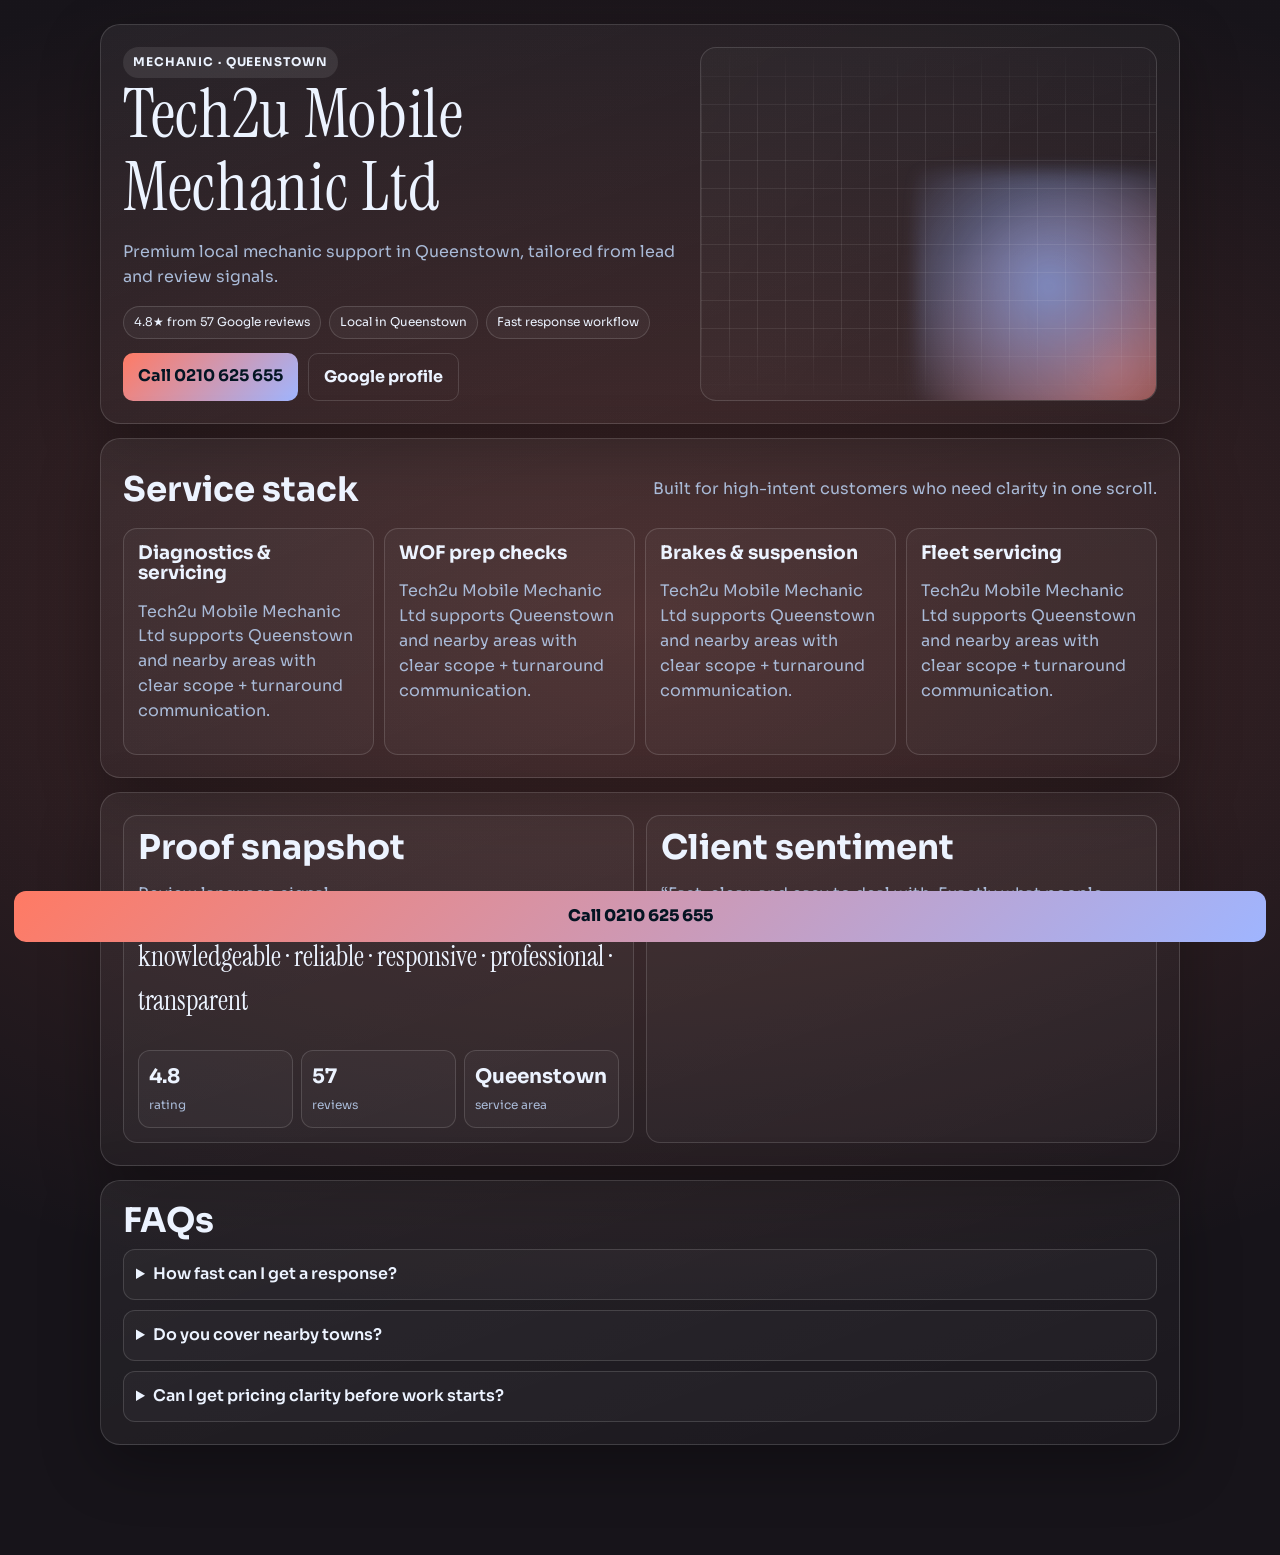
==== tech2u-mobile-mechanic-ltd/index.html @ a951ec93 "Upgrade to premium Eleventy v2 architecture with JS interactions" ====
<!doctype html>
<html lang="en-NZ">
<head>
  <meta charset="UTF-8" />
  <meta name="viewport" content="width=device-width,initial-scale=1" />
  <title>Tech2u Mobile Mechanic Ltd | Mechanic Queenstown</title>
  <meta name="description" content="Tech2u Mobile Mechanic Ltd in Queenstown. Premium conversion-focused local mechanic service page." />
  <meta property="og:title" content="Tech2u Mobile Mechanic Ltd | Queenstown" />
  <meta property="og:description" content="Premium local mechanic support in Queenstown, tailored from lead and review signals." />
  <meta property="og:type" content="website" />
  <link rel="preconnect" href="https://fonts.googleapis.com">
  <link rel="preconnect" href="https://fonts.gstatic.com" crossorigin>
  <link href="https://fonts.googleapis.com/css2?family=Instrument+Serif:ital@0;1&family=Sora:wght@300;400;500;600;700&display=swap" rel="stylesheet">
  <link rel="stylesheet" href="/assets/css/site.css" />
  <script type="application/ld+json">
  {
    "@context": "https://schema.org",
    "@type": "LocalBusiness",
    "name": "Tech2u Mobile Mechanic Ltd",
    "telephone": "0210 625 655",
    "address": {
      "@type": "PostalAddress",
      "streetAddress": "10 Shotover Street, Queenstown 9300, New Zealand",
      "addressLocality": "Queenstown",
      "addressCountry": "NZ"
    },
    "url": "https://maps.google.com/?cid=17246064466305905215&g_mp=Cidnb29nbGUubWFwcy5wbGFjZXMudjEuUGxhY2VzLlNlYXJjaFRleHQQAhgEIAA"
  }
  </script>
</head>
<body
  data-business-slug="tech2u-mobile-mechanic-ltd"
  data-template-variant-id="tpl-mechanic-v1"
  data-copy-variant-id="cpy-mechanic-v1"
  data-image-variant-id="img-mechanic-ai-mixed-v1"
  data-variant-bundle-id="a3387d9bd304"
  style="--accent:#ff7a64;--accent2:#9fb5ff;--bg:#17141a"
>
  <div class="bg-noise"></div>
  <main class="wrap">
    <section class="hero shell" data-reveal>
  <div>
    <span class="badge">Mechanic · Queenstown</span>
    <h1>Tech2u Mobile Mechanic Ltd</h1>
    <p class="lede">Premium local mechanic support in Queenstown, tailored from lead and review signals.</p>
    <div class="chips">
      <span>4.8★ from 57 Google reviews</span>
      <span>Local in Queenstown</span>
      <span>Fast response workflow</span>
    </div>
    <div class="actions">
      <a class="btn btn-main" data-track-event="cta_call_click" href="tel:+64210625655">Call 0210 625 655</a>
      <a class="btn btn-alt" data-track-event="cta_gbp_click" href="https://maps.google.com/?cid=17246064466305905215&amp;g_mp=Cidnb29nbGUubWFwcy5wbGFjZXMudjEuUGxhY2VzLlNlYXJjaFRleHQQAhgEIAA" target="_blank" rel="noopener">Google profile</a>
    </div>
  </div>
  <div class="hero-art" aria-hidden="true">
    <div class="orb"></div>
    <div class="gridline"></div>
  </div>
</section>
    <section class="shell" data-reveal>
  <div class="section-head">
    <h2>Service stack</h2>
    <p>Built for high-intent customers who need clarity in one scroll.</p>
  </div>
  <div class="grid cards">
    
    <article class="card">
      <h3>Diagnostics &amp; servicing</h3>
      <p>Tech2u Mobile Mechanic Ltd supports Queenstown and nearby areas with clear scope + turnaround communication.</p>
    </article>
    
    <article class="card">
      <h3>WOF prep checks</h3>
      <p>Tech2u Mobile Mechanic Ltd supports Queenstown and nearby areas with clear scope + turnaround communication.</p>
    </article>
    
    <article class="card">
      <h3>Brakes &amp; suspension</h3>
      <p>Tech2u Mobile Mechanic Ltd supports Queenstown and nearby areas with clear scope + turnaround communication.</p>
    </article>
    
    <article class="card">
      <h3>Fleet servicing</h3>
      <p>Tech2u Mobile Mechanic Ltd supports Queenstown and nearby areas with clear scope + turnaround communication.</p>
    </article>
    
  </div>
</section>
    <section class="shell split" data-reveal>
  <article class="panel">
    <h2>Proof snapshot</h2>
    <p class="muted">Review language signal</p>
    <p class="keywords">knowledgeable · reliable · responsive · professional · transparent</p>
    <div class="stats">
      <div><strong>4.8</strong><span>rating</span></div>
      <div><strong>57</strong><span>reviews</span></div>
      <div><strong>Queenstown</strong><span>service area</span></div>
    </div>
  </article>
  <article class="panel quote-rail" data-quote-rail>
    <h2>Client sentiment</h2>
    <div class="quote-card active"><p>“Fast, clear, and easy to deal with. Exactly what people want when something breaks.”</p></div>
    <div class="quote-card"><p>“Professional communication and no surprises — the main trust trigger for local jobs.”</p></div>
    <div class="quote-card"><p>“Strong service quality with practical guidance and responsive booking.”</p></div>
  </article>
</section>
    <section class="shell" data-reveal>
  <h2>FAQs</h2>
  <div class="faq-grid">
    <details><summary>How fast can I get a response?</summary><p>Call first for fastest triage. The team confirms job type, location, and urgency up front.</p></details>
    <details><summary>Do you cover nearby towns?</summary><p>Usually yes. Queenstown plus surrounding service zones depending on schedule and urgency.</p></details>
    <details><summary>Can I get pricing clarity before work starts?</summary><p>Yes — scope and next-step pricing are confirmed before work proceeds.</p></details>
  </div>
</section>

<a class="mobile-cta" data-mobile-cta href="tel:+64210625655">Call 0210 625 655</a>
  </main>
  <script src="/assets/js/site.js" defer></script>
</body>
</html>
---- assets/css/site.css ----
:root{--bg:#081427;--panel:#0f1d34;--ink:#ecf3ff;--muted:#a9bad7;--line:rgba(255,255,255,.14);--accent:#6eb6ff;--accent2:#82ffd9;--mx:.5;--my:.4}
*{box-sizing:border-box}html,body{margin:0}body{font-family:'Sora',system-ui,sans-serif;background:radial-gradient(1200px 700px at calc(var(--mx)*100%) calc(var(--my)*100%), color-mix(in srgb,var(--accent) 20%, transparent), transparent),var(--bg);color:var(--ink);line-height:1.55;min-height:100vh}
.bg-noise{position:fixed;inset:0;pointer-events:none;opacity:.22;background-image:radial-gradient(rgba(255,255,255,.13) .8px, transparent .8px);background-size:3px 3px;mix-blend-mode:soft-light}
.wrap{max-width:1120px;margin:0 auto;padding:24px 20px 96px}
.shell{border:1px solid var(--line);background:linear-gradient(160deg,rgba(255,255,255,.06),rgba(255,255,255,.02));border-radius:20px;padding:22px;margin-bottom:14px;box-shadow:0 20px 60px rgba(0,0,0,.3)}
.badge{display:inline-block;padding:6px 10px;border-radius:999px;background:rgba(255,255,255,.09);font-size:12px;font-weight:700;letter-spacing:.08em;text-transform:uppercase}
h1,h2,h3{margin:0 0 10px;line-height:1.08}h1{font-family:'Instrument Serif',serif;font-size:clamp(36px,6vw,68px);font-weight:400;letter-spacing:.01em}
h2{font-size:clamp(24px,3vw,34px)}
.lede,.muted,p{color:var(--muted)}
.hero{display:grid;grid-template-columns:1.1fr .9fr;gap:18px;align-items:stretch}
.hero-art{position:relative;min-height:280px;border:1px solid var(--line);border-radius:16px;overflow:hidden;background:linear-gradient(130deg,rgba(255,255,255,.03),rgba(255,255,255,.01))}
.orb{position:absolute;inset:auto -90px -100px auto;width:330px;height:330px;background:radial-gradient(circle at 40% 35%,var(--accent2),transparent 62%),radial-gradient(circle at 60% 60%,var(--accent),transparent 70%);filter:blur(8px);opacity:.7}
.gridline{position:absolute;inset:0;background-image:linear-gradient(rgba(255,255,255,.08) 1px,transparent 1px),linear-gradient(90deg,rgba(255,255,255,.08) 1px,transparent 1px);background-size:28px 28px;mask:linear-gradient(transparent,black 20%,black 80%,transparent)}
.actions{display:flex;gap:10px;flex-wrap:wrap;margin-top:14px}.btn{text-decoration:none;font-weight:700;padding:11px 15px;border-radius:10px;display:inline-block}.btn-main{background:linear-gradient(135deg,var(--accent),var(--accent2));color:#031523}.btn-alt{color:var(--ink);border:1px solid var(--line)}
.chips{display:flex;gap:8px;flex-wrap:wrap;margin-top:12px}.chips span{font-size:12px;border:1px solid var(--line);border-radius:999px;padding:6px 10px;background:rgba(255,255,255,.04)}
.cards{grid-template-columns:repeat(auto-fit,minmax(220px,1fr));display:grid;gap:10px}.card{border:1px solid var(--line);border-radius:14px;padding:14px;background:rgba(255,255,255,.03)}
.section-head{display:flex;justify-content:space-between;align-items:end;gap:12px;margin-bottom:10px}
.split{display:grid;grid-template-columns:1fr 1fr;gap:12px}.panel{border:1px solid var(--line);border-radius:14px;padding:14px;background:rgba(255,255,255,.03)}
.keywords{font-family:'Instrument Serif',serif;font-size:28px;color:var(--ink)}
.stats{display:grid;grid-template-columns:repeat(3,1fr);gap:8px}.stats div{border:1px solid var(--line);border-radius:12px;padding:10px;background:rgba(255,255,255,.03)}.stats strong{display:block;font-size:20px}.stats span{font-size:12px;color:var(--muted)}
.quote-rail .quote-card{display:none}.quote-rail .quote-card.active{display:block;animation:fade .5s ease}
.faq-grid{display:grid;gap:10px}details{border:1px solid var(--line);border-radius:12px;padding:12px;background:rgba(255,255,255,.03)}summary{cursor:pointer;font-weight:600}
.mobile-cta{position:fixed;left:14px;right:14px;bottom:14px;z-index:50;background:linear-gradient(135deg,var(--accent),var(--accent2));color:#041422;text-decoration:none;padding:13px 16px;border-radius:12px;font-weight:800;text-align:center;transform:translateY(110%);transition:transform .25s ease}.mobile-cta.show{transform:translateY(0)}
[data-reveal]{opacity:0;transform:translateY(14px);transition:opacity .55s ease,transform .55s ease}[data-reveal].is-in{opacity:1;transform:translateY(0)}
@keyframes fade{from{opacity:0;transform:translateY(6px)}to{opacity:1;transform:none}}
@media (max-width:900px){.hero,.split{grid-template-columns:1fr}.section-head{display:block}.wrap{padding-bottom:110px}}
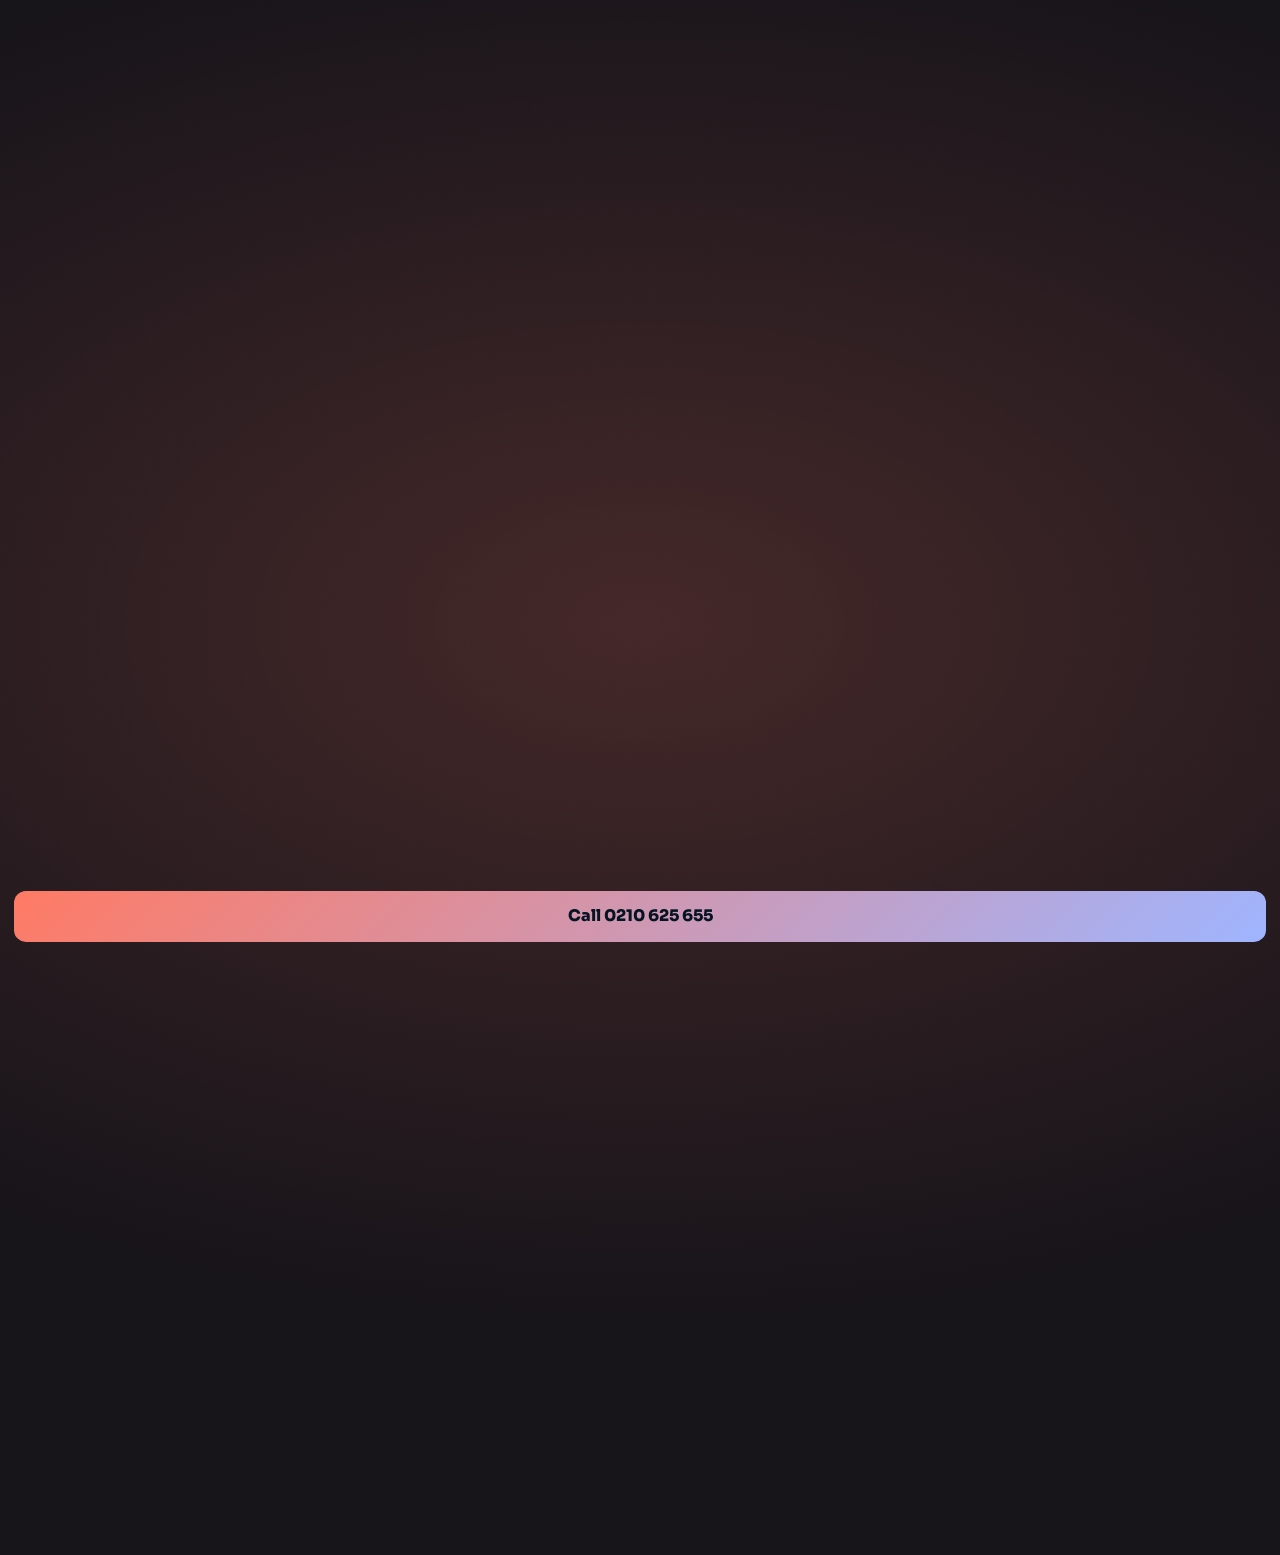
==== commit f11f34ad: "Fix GitHub Pages subpath asset URLs for Eleventy v2" ====
--- a/tech2u-mobile-mechanic-ltd/index.html
+++ b/tech2u-mobile-mechanic-ltd/index.html
@@ -116,6 +116,6 @@
 
 <a class="mobile-cta" data-mobile-cta href="tel:+64210625655">Call 0210 625 655</a>
   </main>
-  <script src="/assets/js/site.js" defer></script>
+  <script src="/central-otago-site-sample/assets/js/site.js" defer></script>
 </body>
 </html>
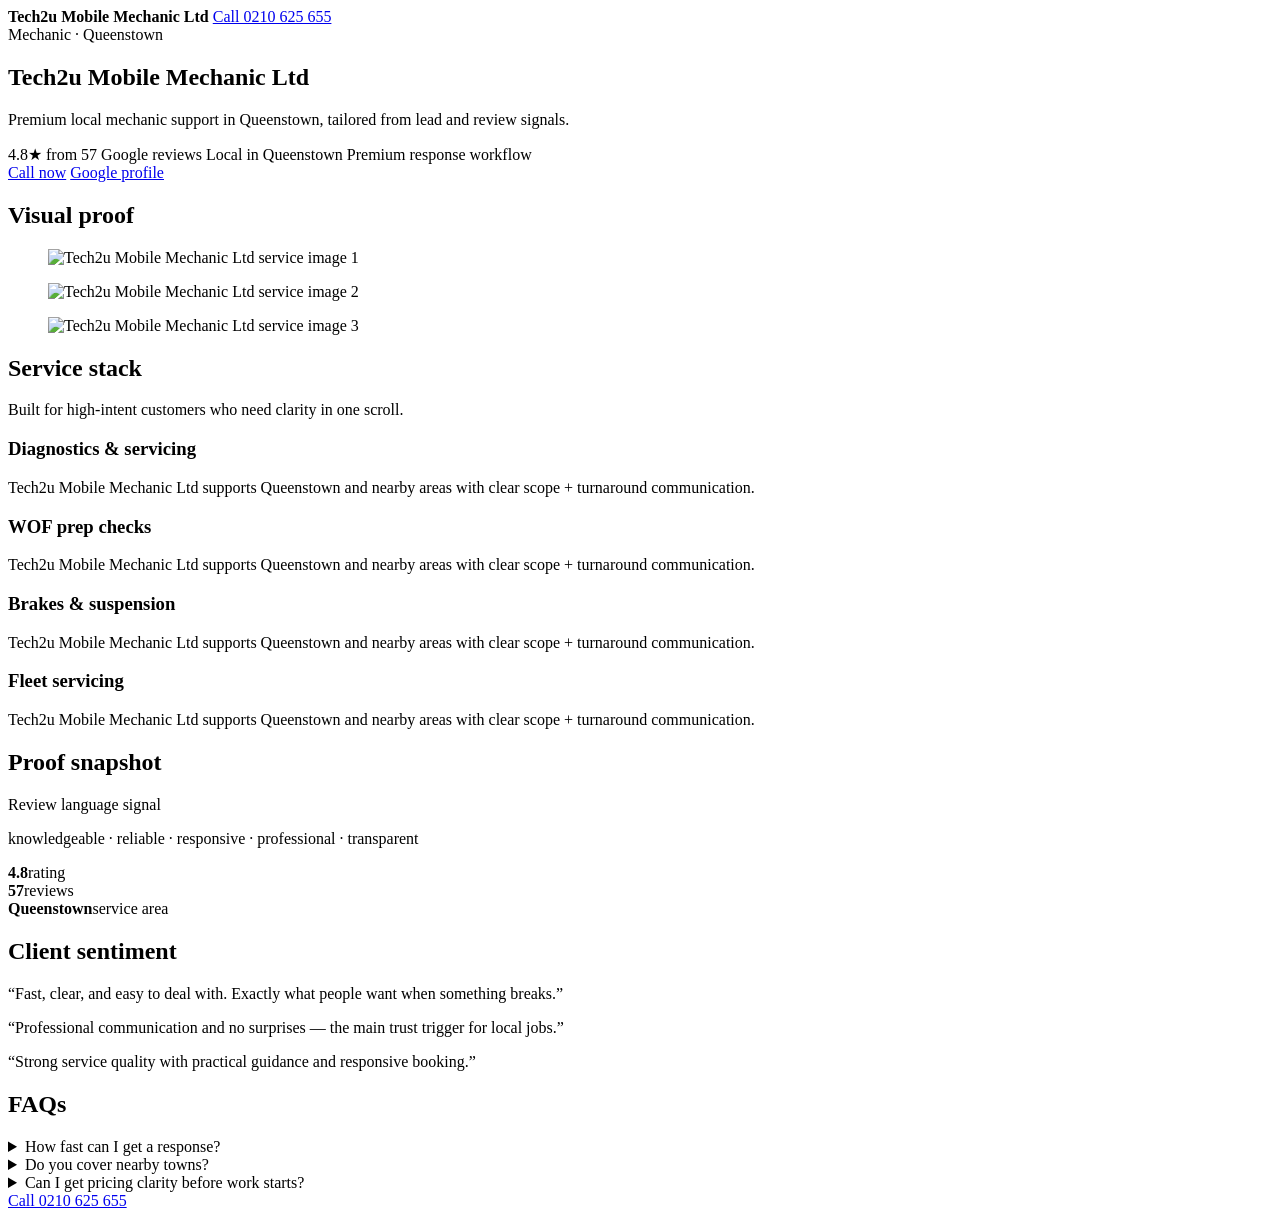
==== commit 19362e11: "Ship premium v3: cinematic hero, real gallery images, upgraded UX" ====
--- a/tech2u-mobile-mechanic-ltd/index.html
+++ b/tech2u-mobile-mechanic-ltd/index.html
@@ -10,23 +10,8 @@
   <meta property="og:type" content="website" />
   <link rel="preconnect" href="https://fonts.googleapis.com">
   <link rel="preconnect" href="https://fonts.gstatic.com" crossorigin>
-  <link href="https://fonts.googleapis.com/css2?family=Instrument+Serif:ital@0;1&family=Sora:wght@300;400;500;600;700&display=swap" rel="stylesheet">
-  <link rel="stylesheet" href="/assets/css/site.css" />
-  <script type="application/ld+json">
-  {
-    "@context": "https://schema.org",
-    "@type": "LocalBusiness",
-    "name": "Tech2u Mobile Mechanic Ltd",
-    "telephone": "0210 625 655",
-    "address": {
-      "@type": "PostalAddress",
-      "streetAddress": "10 Shotover Street, Queenstown 9300, New Zealand",
-      "addressLocality": "Queenstown",
-      "addressCountry": "NZ"
-    },
-    "url": "https://maps.google.com/?cid=17246064466305905215&g_mp=Cidnb29nbGUubWFwcy5wbGFjZXMudjEuUGxhY2VzLlNlYXJjaFRleHQQAhgEIAA"
-  }
-  </script>
+  <link href="https://fonts.googleapis.com/css2?family=Instrument+Serif:ital@0;1&family=Manrope:wght@400;500;600;700;800&display=swap" rel="stylesheet">
+  <link rel="stylesheet" href="/central-otago-site-sample/assets/css/site.css" />
 </head>
 <body
   data-business-slug="tech2u-mobile-mechanic-ltd"
@@ -36,28 +21,46 @@
   data-variant-bundle-id="a3387d9bd304"
   style="--accent:#ff7a64;--accent2:#9fb5ff;--bg:#17141a"
 >
-  <div class="bg-noise"></div>
+  <header class="topbar">
+    <div class="topbar-inner">
+      <strong>Tech2u Mobile Mechanic Ltd</strong>
+      <a class="btn btn-main" data-track-event="topbar_call_click" href="tel:+64210625655">Call 0210 625 655</a>
+    </div>
+  </header>
+
   <main class="wrap">
-    <section class="hero shell" data-reveal>
-  <div>
-    <span class="badge">Mechanic · Queenstown</span>
-    <h1>Tech2u Mobile Mechanic Ltd</h1>
-    <p class="lede">Premium local mechanic support in Queenstown, tailored from lead and review signals.</p>
-    <div class="chips">
-      <span>4.8★ from 57 Google reviews</span>
-      <span>Local in Queenstown</span>
-      <span>Fast response workflow</span>
-    </div>
-    <div class="actions">
-      <a class="btn btn-main" data-track-event="cta_call_click" href="tel:+64210625655">Call 0210 625 655</a>
-      <a class="btn btn-alt" data-track-event="cta_gbp_click" href="https://maps.google.com/?cid=17246064466305905215&amp;g_mp=Cidnb29nbGUubWFwcy5wbGFjZXMudjEuUGxhY2VzLlNlYXJjaFRleHQQAhgEIAA" target="_blank" rel="noopener">Google profile</a>
-    </div>
-  </div>
-  <div class="hero-art" aria-hidden="true">
-    <div class="orb"></div>
-    <div class="gridline"></div>
-  </div>
-</section>
+    <section class="cinema" data-reveal>
+      
+      <div class="cinema-media" style="background-image:linear-gradient(120deg, rgba(2,7,18,.55), rgba(2,7,18,.75)), url('/central-otago-site-sample/assets/photos/tech2u-mobile-mechanic-ltd/image-1.png');"></div>
+      <div class="cinema-copy">
+        <span class="badge">Mechanic · Queenstown</span>
+        <h1>Tech2u Mobile Mechanic Ltd</h1>
+        <p class="lede">Premium local mechanic support in Queenstown, tailored from lead and review signals.</p>
+        <div class="chips">
+          <span>4.8★ from 57 Google reviews</span>
+          <span>Local in Queenstown</span>
+          <span>Premium response workflow</span>
+        </div>
+        <div class="actions">
+          <a class="btn btn-main" data-track-event="cta_call_click" href="tel:+64210625655">Call now</a>
+          <a class="btn btn-alt" data-track-event="cta_gbp_click" href="https://maps.google.com/?cid=17246064466305905215&amp;g_mp=Cidnb29nbGUubWFwcy5wbGFjZXMudjEuUGxhY2VzLlNlYXJjaFRleHQQAhgEIAA" target="_blank" rel="noopener">Google profile</a>
+        </div>
+      </div>
+    </section>
+
+    <section class="shell gallery" data-reveal>
+      <h2>Visual proof</h2>
+      <div class="gallery-grid">
+        
+          <figure class="shot"><img src="/central-otago-site-sample/assets/photos/tech2u-mobile-mechanic-ltd/image-1.png" alt="Tech2u Mobile Mechanic Ltd service image 1" loading="lazy" decoding="async"></figure>
+        
+          <figure class="shot"><img src="/central-otago-site-sample/assets/photos/tech2u-mobile-mechanic-ltd/image-2.png" alt="Tech2u Mobile Mechanic Ltd service image 2" loading="lazy" decoding="async"></figure>
+        
+          <figure class="shot"><img src="/central-otago-site-sample/assets/photos/tech2u-mobile-mechanic-ltd/image-3.png" alt="Tech2u Mobile Mechanic Ltd service image 3" loading="lazy" decoding="async"></figure>
+        
+      </div>
+    </section>
+
     <section class="shell" data-reveal>
   <div class="section-head">
     <h2>Service stack</h2>
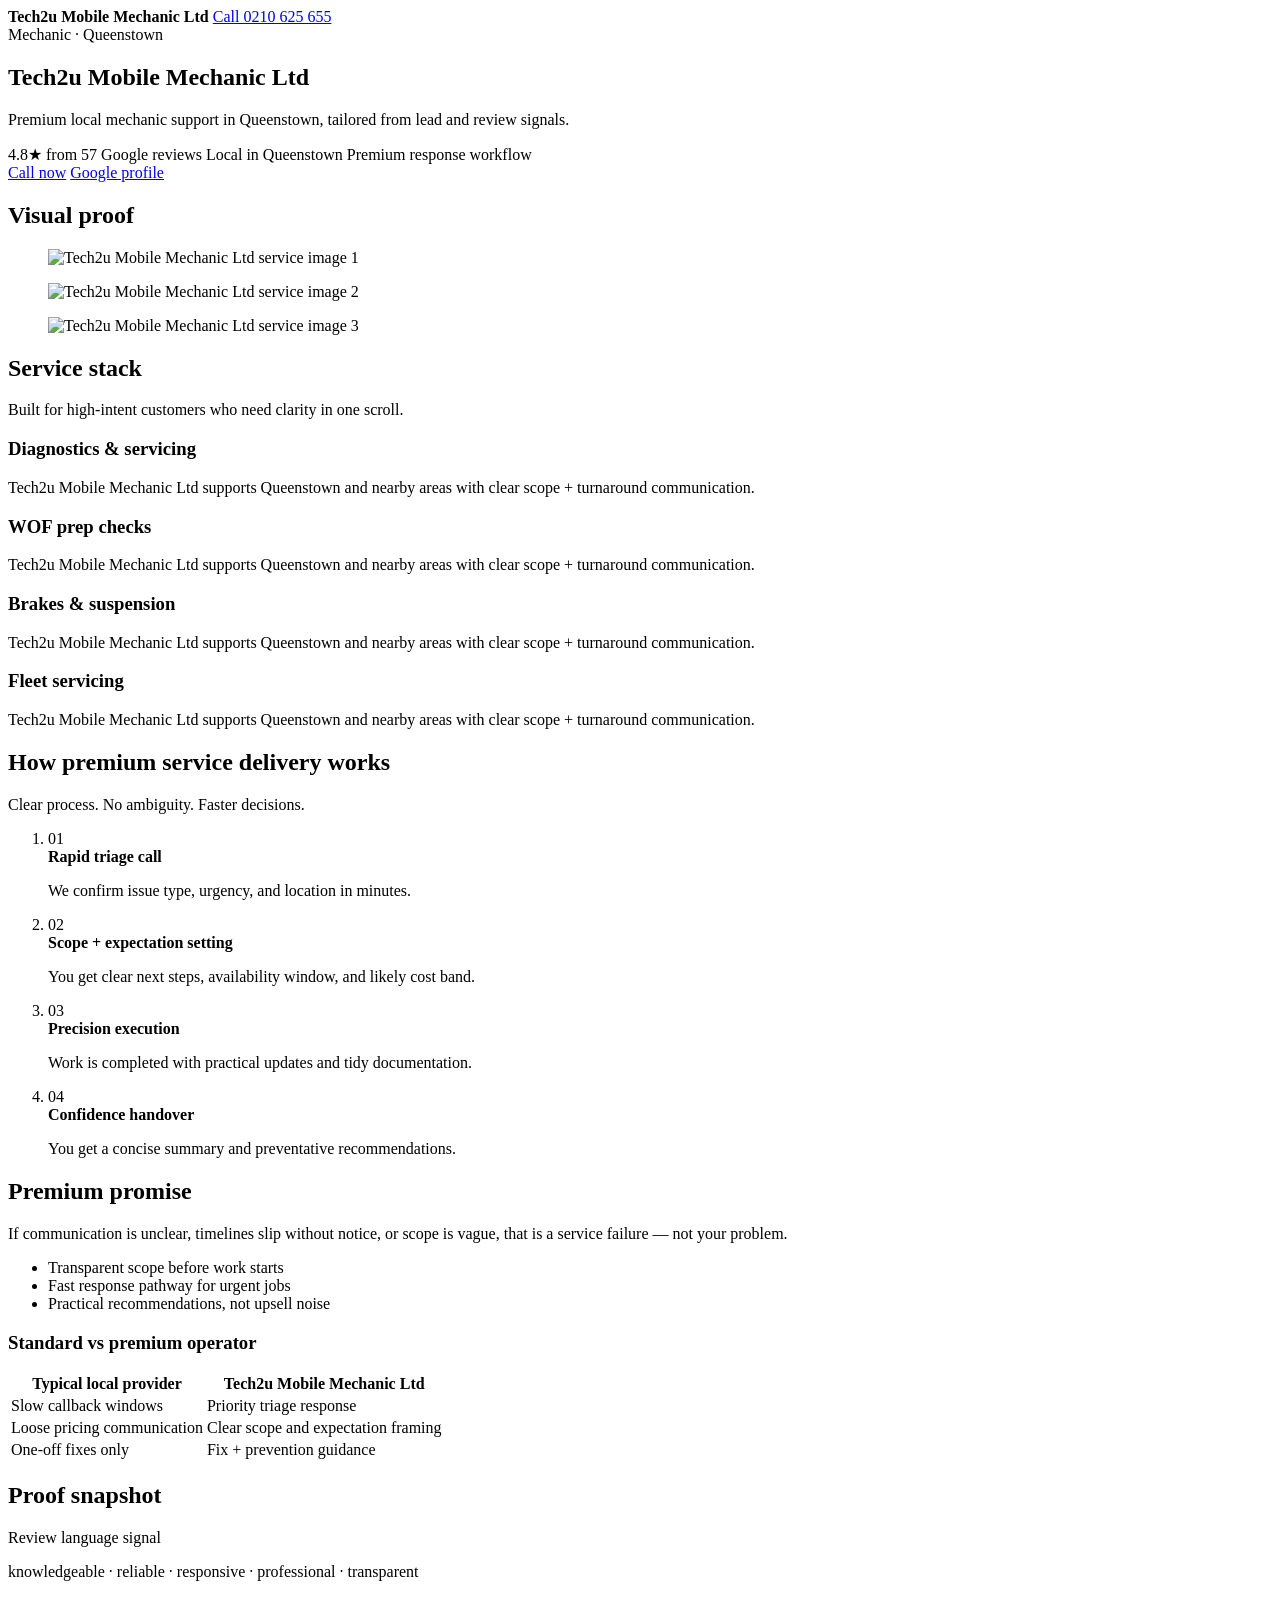
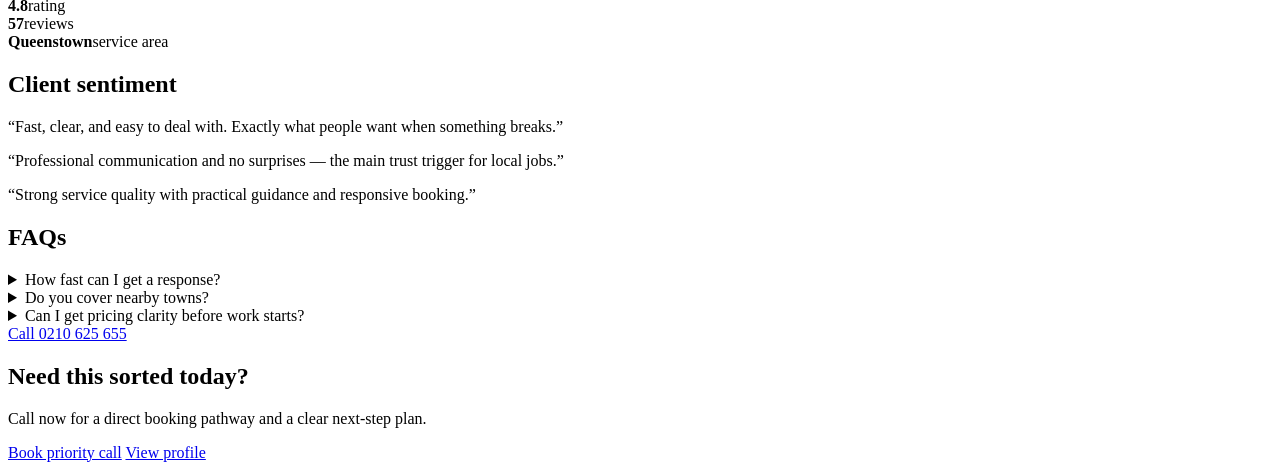
==== commit 518860ea: "Ship flagship v4 premium structure: process, guarantee, comparison, CTA band" ====
--- a/tech2u-mobile-mechanic-ltd/index.html
+++ b/tech2u-mobile-mechanic-ltd/index.html
@@ -90,6 +90,38 @@
     
   </div>
 </section>
+    <section class="shell" data-reveal>
+  <div class="section-head">
+    <h2>How premium service delivery works</h2>
+    <p>Clear process. No ambiguity. Faster decisions.</p>
+  </div>
+  <ol class="timeline">
+    <li><span>01</span><div><strong>Rapid triage call</strong><p>We confirm issue type, urgency, and location in minutes.</p></div></li>
+    <li><span>02</span><div><strong>Scope + expectation setting</strong><p>You get clear next steps, availability window, and likely cost band.</p></div></li>
+    <li><span>03</span><div><strong>Precision execution</strong><p>Work is completed with practical updates and tidy documentation.</p></div></li>
+    <li><span>04</span><div><strong>Confidence handover</strong><p>You get a concise summary and preventative recommendations.</p></div></li>
+  </ol>
+</section>
+    <section class="shell split" data-reveal>
+  <article class="panel promise">
+    <h2>Premium promise</h2>
+    <p class="lede">If communication is unclear, timelines slip without notice, or scope is vague, that is a service failure — not your problem.</p>
+    <ul>
+      <li>Transparent scope before work starts</li>
+      <li>Fast response pathway for urgent jobs</li>
+      <li>Practical recommendations, not upsell noise</li>
+    </ul>
+  </article>
+  <article class="panel compare">
+    <h3>Standard vs premium operator</h3>
+    <table>
+      <tr><th>Typical local provider</th><th>Tech2u Mobile Mechanic Ltd</th></tr>
+      <tr><td>Slow callback windows</td><td>Priority triage response</td></tr>
+      <tr><td>Loose pricing communication</td><td>Clear scope and expectation framing</td></tr>
+      <tr><td>One-off fixes only</td><td>Fix + prevention guidance</td></tr>
+    </table>
+  </article>
+</section>
     <section class="shell split" data-reveal>
   <article class="panel">
     <h2>Proof snapshot</h2>
@@ -118,6 +150,16 @@
 </section>
 
 <a class="mobile-cta" data-mobile-cta href="tel:+64210625655">Call 0210 625 655</a>
+    <section class="cta-band" data-reveal>
+  <div>
+    <h2>Need this sorted today?</h2>
+    <p>Call now for a direct booking pathway and a clear next-step plan.</p>
+  </div>
+  <div class="actions">
+    <a class="btn btn-main" data-track-event="cta_band_call_click" href="tel:+64210625655">Book priority call</a>
+    <a class="btn btn-alt" data-track-event="cta_band_map_click" href="https://maps.google.com/?cid=17246064466305905215&amp;g_mp=Cidnb29nbGUubWFwcy5wbGFjZXMudjEuUGxhY2VzLlNlYXJjaFRleHQQAhgEIAA" target="_blank" rel="noopener">View profile</a>
+  </div>
+</section>
   </main>
   <script src="/central-otago-site-sample/assets/js/site.js" defer></script>
 </body>
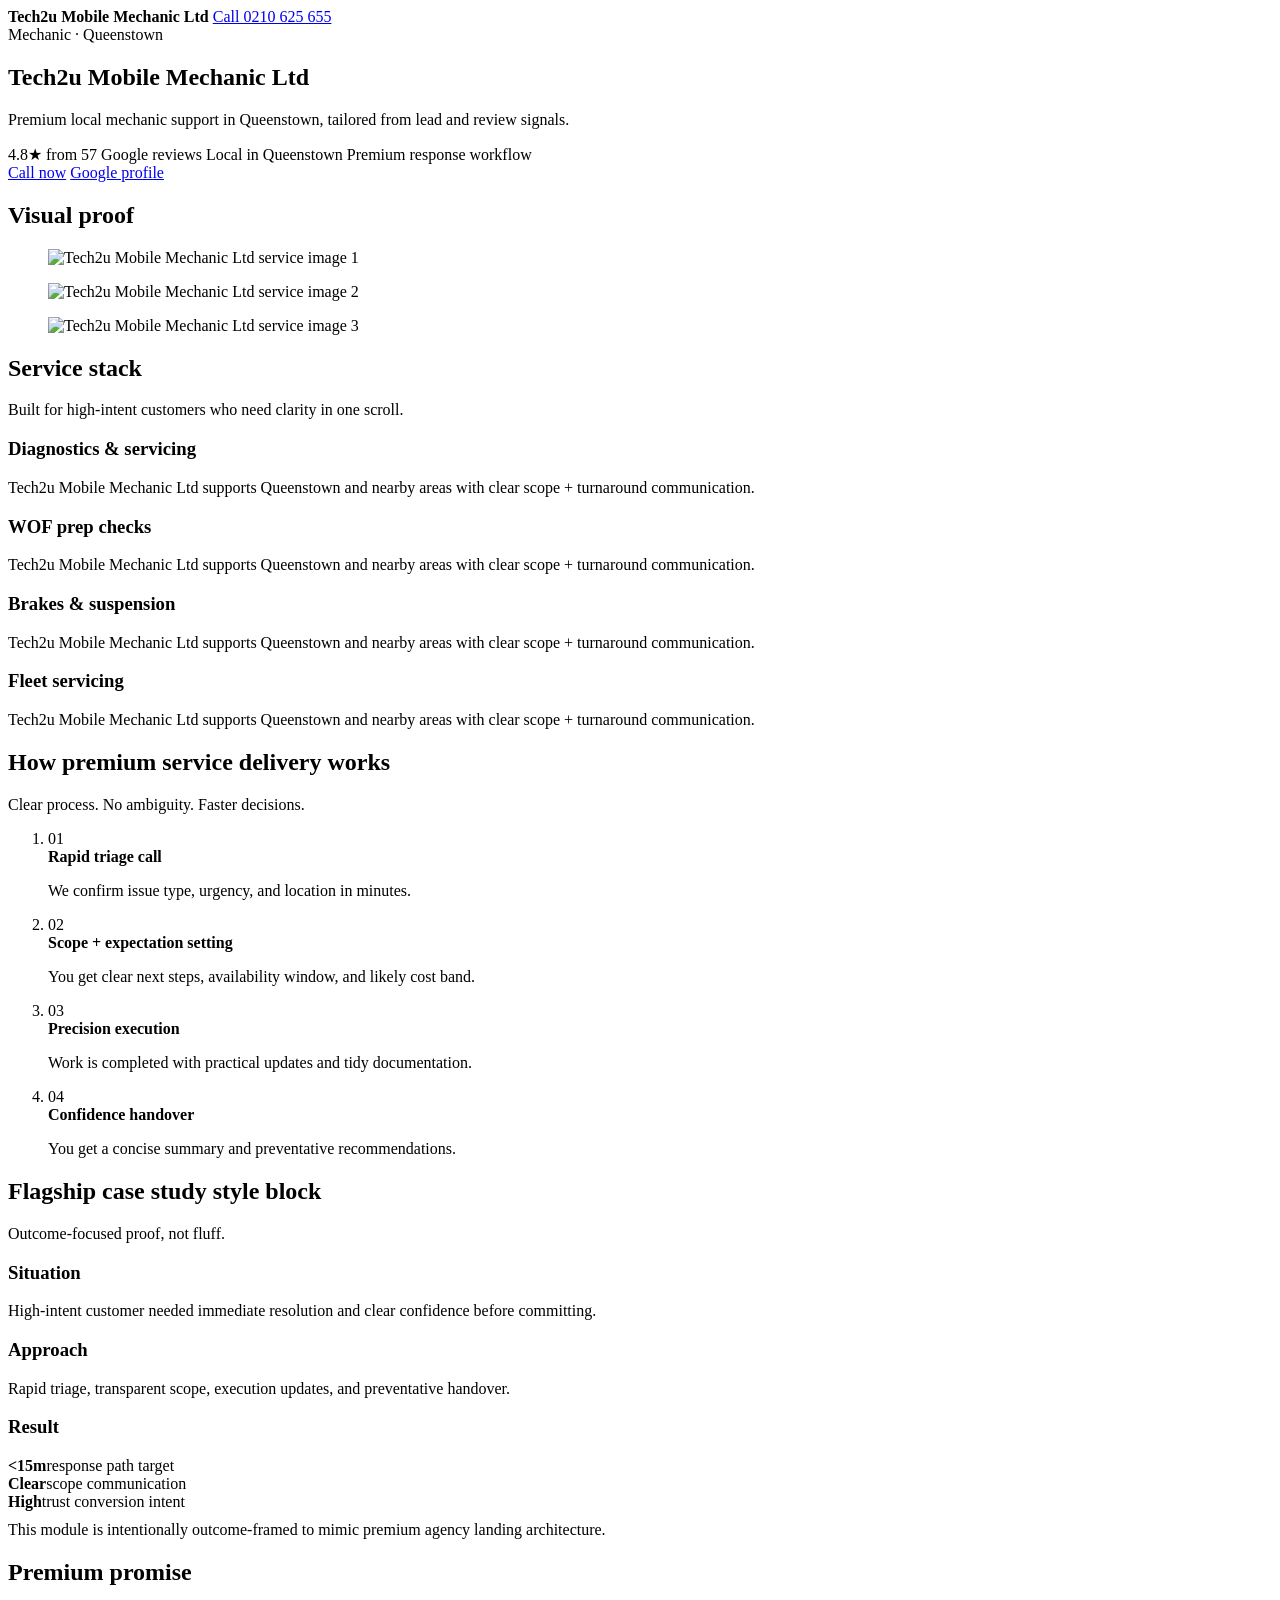
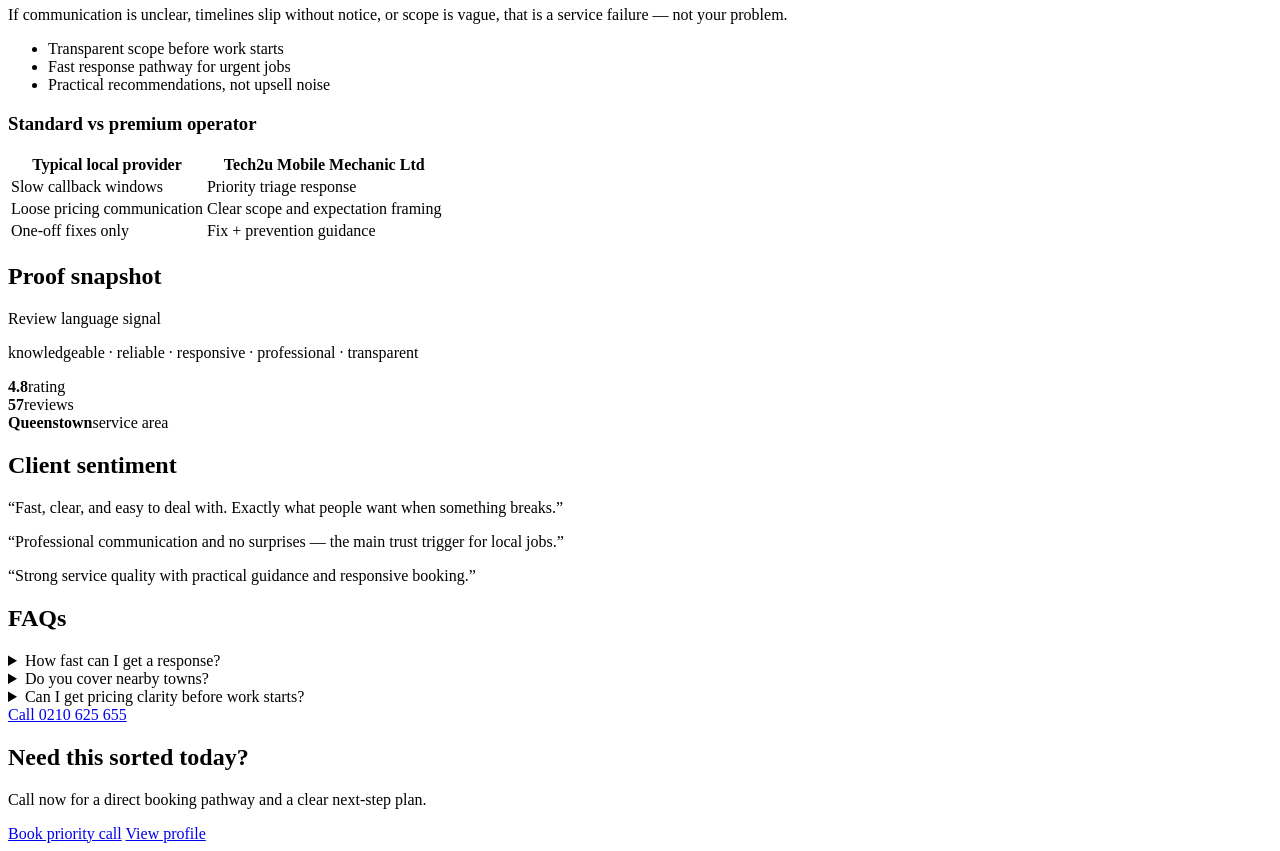
==== commit ccfd7e46: "Ship v5 brand depth: brand mark, case-study module, category/town pages" ====
--- a/tech2u-mobile-mechanic-ltd/index.html
+++ b/tech2u-mobile-mechanic-ltd/index.html
@@ -102,6 +102,29 @@
     <li><span>04</span><div><strong>Confidence handover</strong><p>You get a concise summary and preventative recommendations.</p></div></li>
   </ol>
 </section>
+    <section class="shell" data-reveal>
+  <div class="section-head">
+    <h2>Flagship case study style block</h2>
+    <p>Outcome-focused proof, not fluff.</p>
+  </div>
+  <div class="split">
+    <article class="panel">
+      <h3>Situation</h3>
+      <p>High-intent customer needed immediate resolution and clear confidence before committing.</p>
+      <h3>Approach</h3>
+      <p>Rapid triage, transparent scope, execution updates, and preventative handover.</p>
+    </article>
+    <article class="panel">
+      <h3>Result</h3>
+      <div class="stats">
+        <div><strong>&lt;15m</strong><span>response path target</span></div>
+        <div><strong>Clear</strong><span>scope communication</span></div>
+        <div><strong>High</strong><span>trust conversion intent</span></div>
+      </div>
+      <p class="muted" style="margin-top:10px">This module is intentionally outcome-framed to mimic premium agency landing architecture.</p>
+    </article>
+  </div>
+</section>
     <section class="shell split" data-reveal>
   <article class="panel promise">
     <h2>Premium promise</h2>
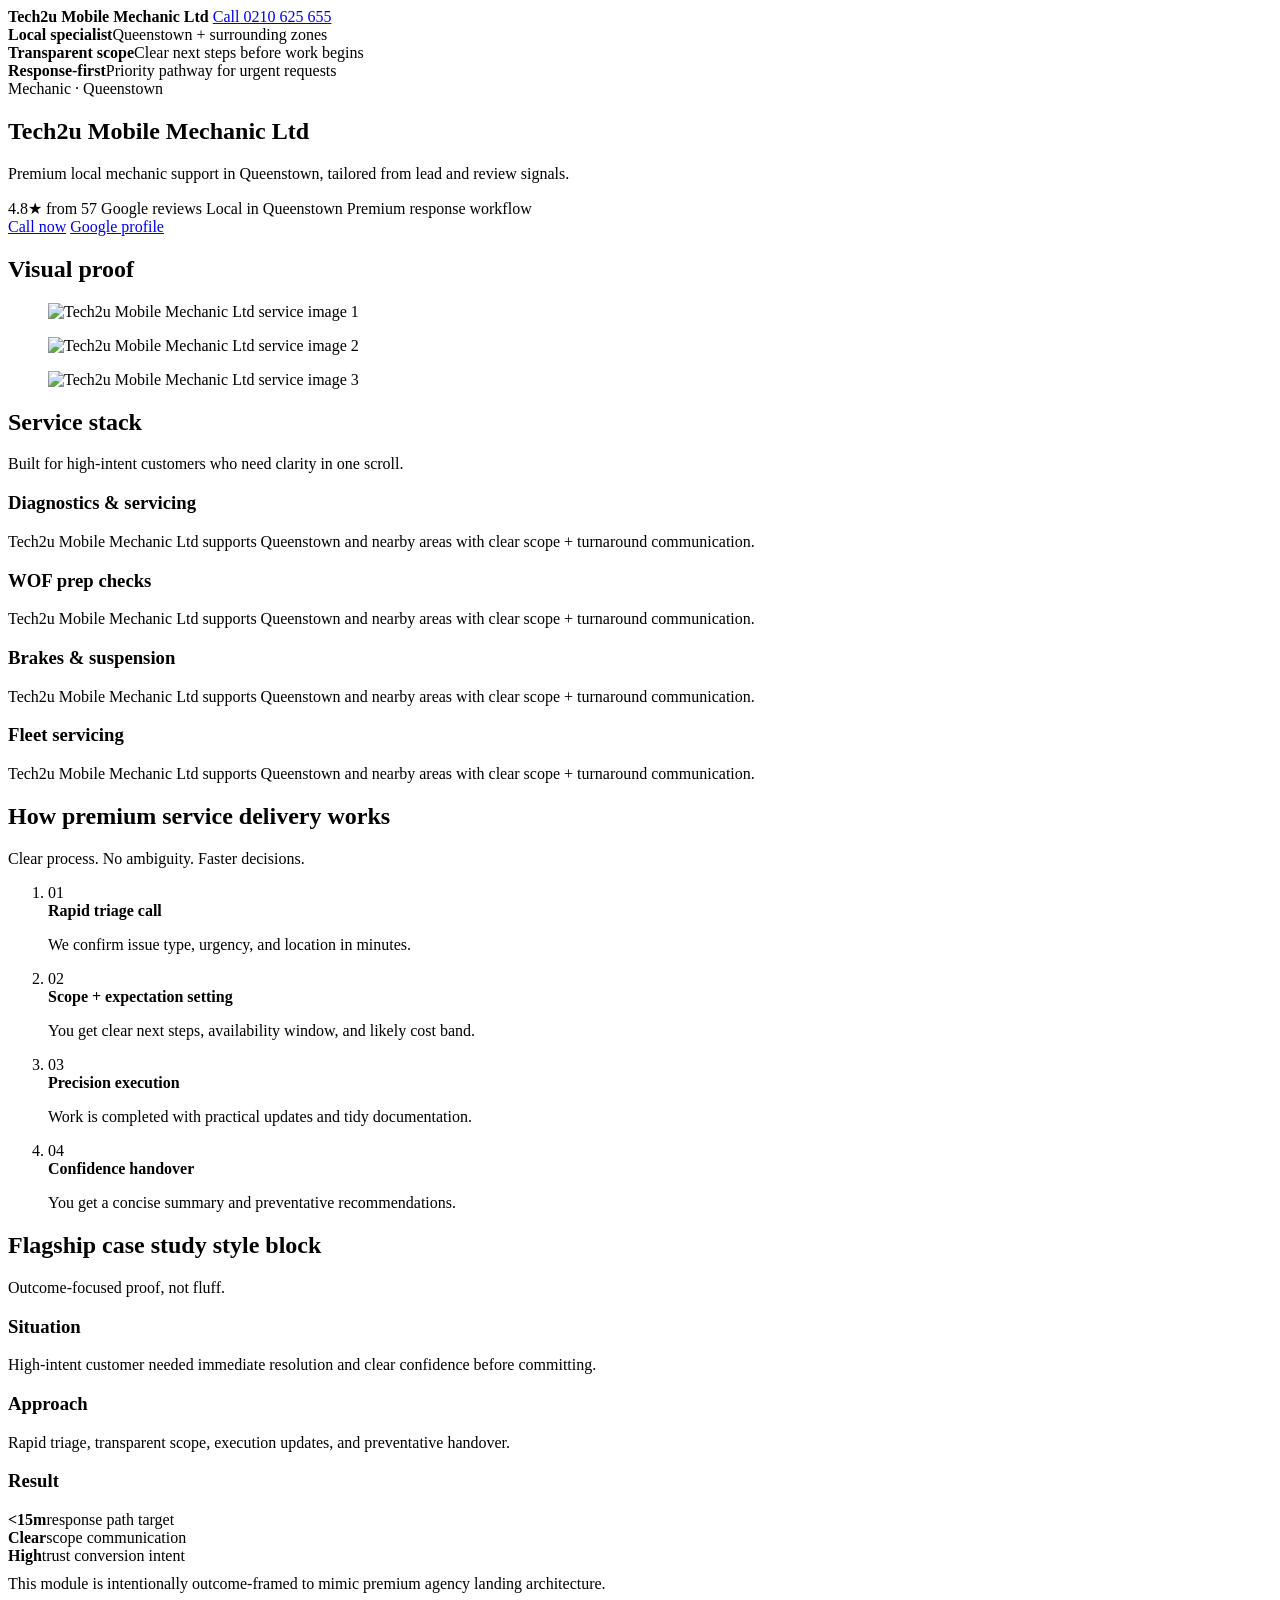
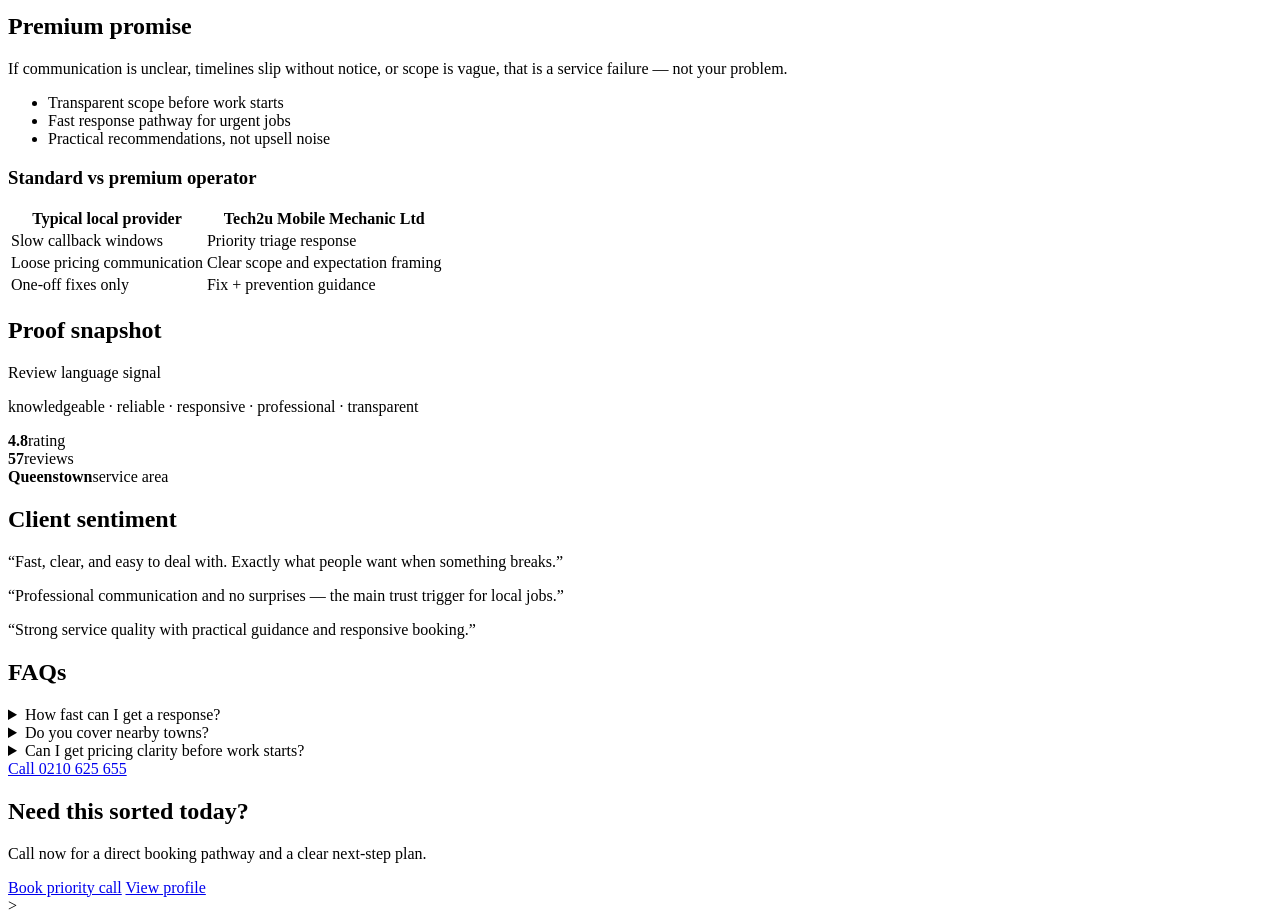
==== commit ed5d5838: "Ship v6 agency polish: style families, trust strip, before-after, SEO link mesh" ====
--- a/tech2u-mobile-mechanic-ltd/index.html
+++ b/tech2u-mobile-mechanic-ltd/index.html
@@ -29,6 +29,11 @@
   </header>
 
   <main class="wrap">
+    <section class="trust-strip" data-reveal>
+  <div class="trust-item"><strong>Local specialist</strong><span>Queenstown + surrounding zones</span></div>
+  <div class="trust-item"><strong>Transparent scope</strong><span>Clear next steps before work begins</span></div>
+  <div class="trust-item"><strong>Response-first</strong><span>Priority pathway for urgent requests</span></div>
+</section>
     <section class="cinema" data-reveal>
       
       <div class="cinema-media" style="background-image:linear-gradient(120deg, rgba(2,7,18,.55), rgba(2,7,18,.75)), url('/central-otago-site-sample/assets/photos/tech2u-mobile-mechanic-ltd/image-1.png');"></div>
@@ -68,22 +73,26 @@
   </div>
   <div class="grid cards">
     
-    <article class="card">
+    <article class="card service-card">
+      <div class="icon-dot" aria-hidden="true"></div>
       <h3>Diagnostics &amp; servicing</h3>
       <p>Tech2u Mobile Mechanic Ltd supports Queenstown and nearby areas with clear scope + turnaround communication.</p>
     </article>
     
-    <article class="card">
+    <article class="card service-card">
+      <div class="icon-dot" aria-hidden="true"></div>
       <h3>WOF prep checks</h3>
       <p>Tech2u Mobile Mechanic Ltd supports Queenstown and nearby areas with clear scope + turnaround communication.</p>
     </article>
     
-    <article class="card">
+    <article class="card service-card">
+      <div class="icon-dot" aria-hidden="true"></div>
       <h3>Brakes &amp; suspension</h3>
       <p>Tech2u Mobile Mechanic Ltd supports Queenstown and nearby areas with clear scope + turnaround communication.</p>
     </article>
     
-    <article class="card">
+    <article class="card service-card">
+      <div class="icon-dot" aria-hidden="true"></div>
       <h3>Fleet servicing</h3>
       <p>Tech2u Mobile Mechanic Ltd supports Queenstown and nearby areas with clear scope + turnaround communication.</p>
     </article>
@@ -186,4 +195,4 @@
   </main>
   <script src="/central-otago-site-sample/assets/js/site.js" defer></script>
 </body>
-</html>+</html>>
